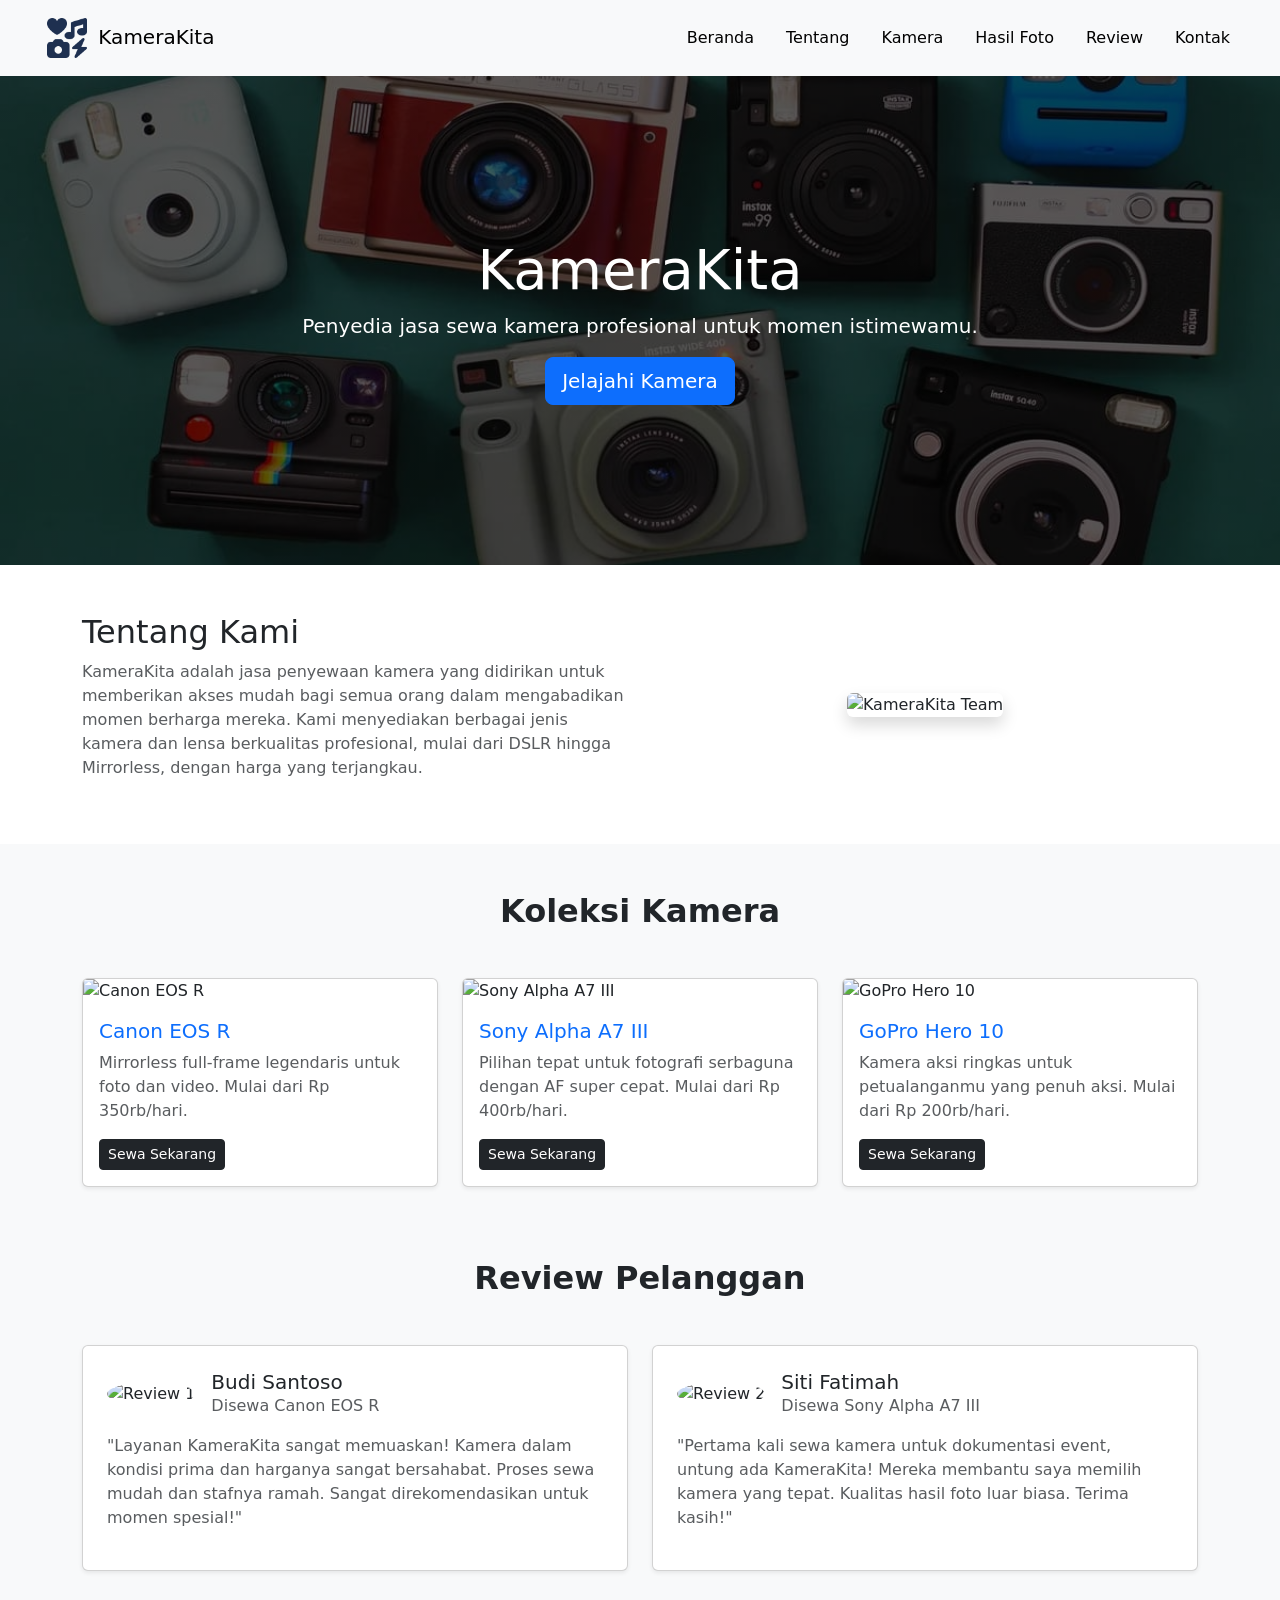
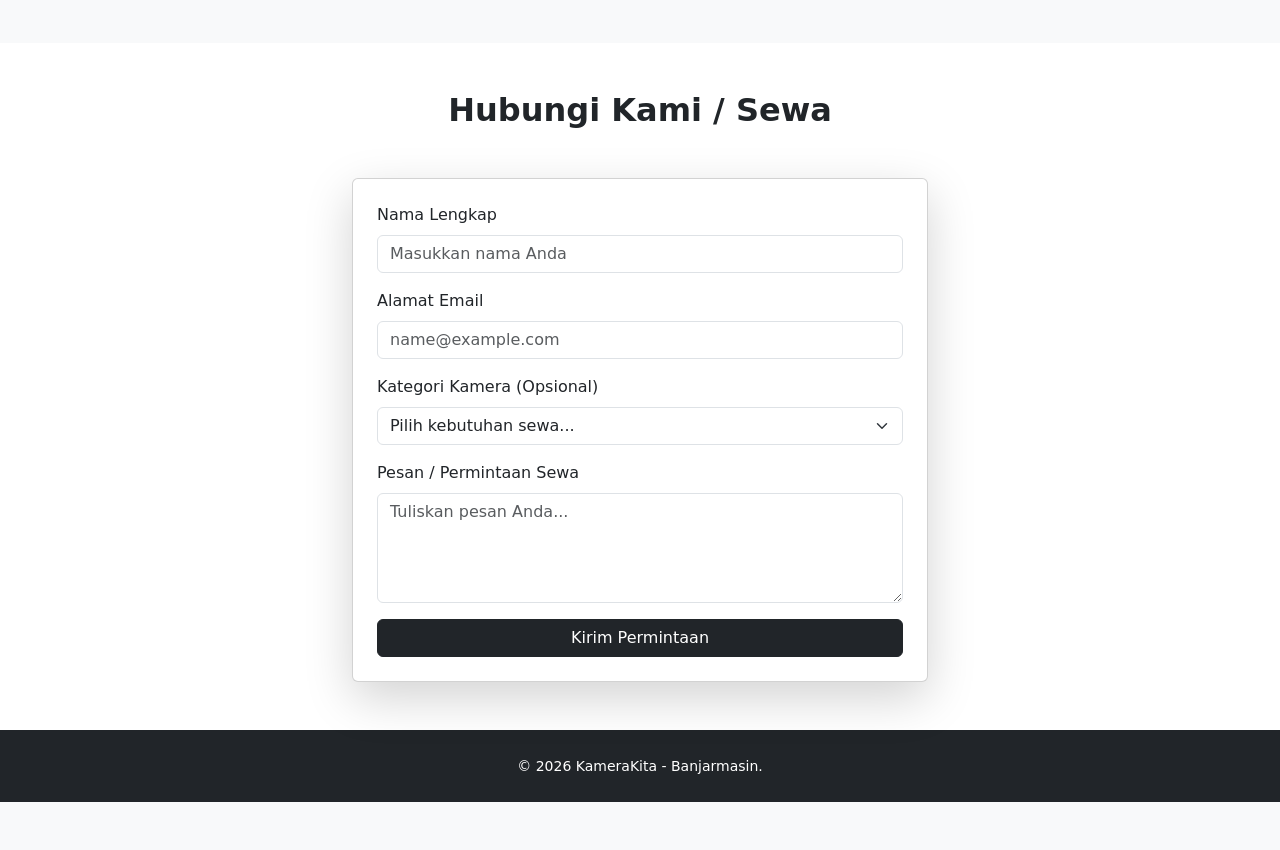
==== Tugas A/index.html @ 108c2dca "first commit" ====
<!DOCTYPE html>
<html lang="en">
<head>
    <meta charset="UTF-8">
    <meta name="viewport" content="width=device-width, initial-scale=1.0">
    <title>Document</title>
    <link href="https://cdn.jsdelivr.net/npm/bootstrap@5.3.8/dist/css/bootstrap.min.css" rel="stylesheet" integrity="sha384-sRIl4kxILFvY47J16cr9ZwB07vP4J8+LH7qKQnuqkuIAvNWLzeN8tE5YBujZqJLB" crossorigin="anonymous">
    <script src="https://cdn.jsdelivr.net/npm/bootstrap@5.3.8/dist/js/bootstrap.bundle.min.js" integrity="sha384-FKyoEForCGlyvwx9Hj09JcYn3nv7wiPVlz7YYwJrWVcXK/BmnVDxM+D2scQbITxI" crossorigin="anonymous"></script>
    <style>
        .hero-section {
            background: linear-gradient(rgba(0,0,0,0.65), rgba(0,0,0,0.65)),
            url("background-hero.jpg");
            background-size: cover;
            background-position: center;
            background-repeat: no-repeat;
            padding: 160px 0;
        }
    </style>
</head>
<body>

    <!-- NAVBAR -->
    <nav class="navbar bg-body-tertiary navbar-expand-lg">
    <div class="container-fluid">
    <a class="navbar-brand" href="#">
        <img src="cam.png" height="50px" style="padding-left: 30px;">      
        KameraKita
    </a>

    <!-- MENU -->
    <ul class="navbar-nav d-flex flex-row gap-3" style="padding-right: 30px;">
        <li class="nav-item">
            <a class="nav-link active" aria-current="page" href="#">Beranda</a>
        </li>

        <li class="nav-item">
            <a class="nav-link active" aria-current="page" href="#">Tentang</a>
        </li>

        <li class="nav-item">
            <a class="nav-link active" aria-current="page" href="#">Kamera</a>
        </li>
        <li class="nav-item">
            <a class="nav-link active" aria-current="page" href="#">Hasil Foto</a>
        </li>
        <li class="nav-item">
            <a class="nav-link active" aria-current="page" href="#">Review</a>
        </li>
        <li class="nav-item">
            <a class="nav-link active" aria-current="page" href="#">Kontak</a>
        </li>
    </ul>
  </div>
</nav>

    <!-- Beranda -->
     <header id="beranda" class="hero-section">
        <div class="container text-center text-white">
            <h1 class="display-4">KameraKita</h1>
            <p class="lead">Penyedia jasa sewa kamera profesional untuk momen istimewamu.</p>
            <a href="kamera" class="btn btn-primary btn-lg">Jelajahi Kamera</a>
        </div>
     </header>

     <!-- Profil -->
      <section id="profil" class="py-5 bg-white">
        <div class="container">
            <div class="row align-items-center [cite: 95]">
                <div class="col-md-6 mb-4 mb-md-0">
                    <h2 class="[cite: 74]">Tentang Kami</h2>
                    <p class="text-muted">KameraKita adalah jasa penyewaan kamera yang didirikan untuk memberikan akses mudah bagi semua orang dalam mengabadikan momen berharga mereka. Kami menyediakan berbagai jenis kamera dan lensa berkualitas profesional, mulai dari DSLR hingga Mirrorless, dengan harga yang terjangkau.</p>
                </div>
                <div class="col-md-6 text-center">
                    <img src="https://images.unsplash.com/photo-1542038784456-1ea8e935640e?q=80&w=600" class="img-fluid rounded shadow" alt="KameraKita Team">
                </div>
            </div>
        </div>
    </section>

    <!--Card Camera-->
    <section id="kamera" class="py-5 bg-light">
        <div class="container">
            <h2 class="text-center mb-5 fw-bold">Koleksi Kamera</h2>
            <div class="row g-4">
                <!-- Card 1 -->
                <div class="col-md-4 mb-4">
                    <div class="card h-100 shadow-sm [cite: 96]">
                        <img src="https://upload.wikimedia.org/wikipedia/commons/thumb/e/e4/Canon_EOS_R.jpg/250px-Canon_EOS_R.jpg" class="card-img-top camera-photo" alt="Canon EOS R">
                        <div class="card-body">
                            <h5 class="card-title text-primary">Canon EOS R</h5>
                            <p class="card-text text-muted">Mirrorless full-frame legendaris untuk foto dan video. Mulai dari Rp 350rb/hari.</p>
                            <a href="#kontak" class="btn btn-dark btn-sm ">Sewa Sekarang</a>
                        </div>
                    </div>
                </div>
                <!-- Card 2 -->
                <div class="col-md-4 mb-4">
                    <div class="card h-100 shadow-sm [cite: 96]">
                        <img src="https://jakartacamera.com/wp-content/uploads/2022/02/279b7887-3ea3-4900-9ab1-1a1dd11b5deb.jpg" class="card-img-top camera-photo" alt="Sony Alpha A7 III">
                        <div class="card-body">
                            <h5 class="card-title text-primary">Sony Alpha A7 III</h5>
                            <p class="card-text text-muted">Pilihan tepat untuk fotografi serbaguna dengan AF super cepat. Mulai dari Rp 400rb/hari.</p>
                            <a href="#kontak" class="btn btn-dark btn-sm">Sewa Sekarang</a>
                        </div>
                    </div>
                </div>
                <!-- Card 3 -->
                <div class="col-md-4 mb-4">
                    <div class="card h-100 shadow-sm [cite: 96]">
                        <img src="https://down-id.img.susercontent.com/file/id-11134201-7r98v-llazlrw4bb7o5f" class="card-img-top camera-photo" alt="GoPro Hero 10">
                        <div class="card-body">
                            <h5 class="card-title text-primary">GoPro Hero 10</h5>
                            <p class="card-text text-muted">Kamera aksi ringkas untuk petualanganmu yang penuh aksi. Mulai dari Rp 200rb/hari.</p>
                            <a href="#kontak" class="btn btn-dark btn-sm ">Sewa Sekarang</a>
                        </div>
                    </div>
                </div>
            </div>
        </div>

        <!-- Review Pelanggan -->
        <section id="review" class="py-5 bg-light">
        <div class="container">
            <h2 class="text-center mb-5 fw-bold [cite: 72]">Review Pelanggan</h2>
            <div class="row g-4">
                <div class="col-md-6 mb-4">
                    <div class="card review-card h-100 p-4 shadow-sm">
                        <div class="d-flex align-items-center mb-3">
                            <img src="https://i.pravatar.cc/100?u=a042581f4e29026704d" class="rounded-circle me-3" alt="Review 1">
                            <div>
                                <h5 class="mb-0">Budi Santoso</h5>
                                <p class="text-muted mb-0">Disewa Canon EOS R</p>
                            </div>
                        </div>
                        <p class="text-muted">"Layanan KameraKita sangat memuaskan! Kamera dalam kondisi prima dan harganya sangat bersahabat. Proses sewa mudah dan stafnya ramah. Sangat direkomendasikan untuk momen spesial!"</p>
                    </div>
                </div>
                <div class="col-md-6 mb-4">
                    <div class="card review-card h-100 p-4 shadow-sm [cite: 96]">
                        <div class="d-flex align-items-center mb-3">
                            <img src="https://i.pravatar.cc/100?u=a042581f4e29026704e" class="rounded-circle me-3" alt="Review 2">
                            <div>
                                <h5 class="mb-0">Siti Fatimah</h5>
                                <p class="text-muted mb-0">Disewa Sony Alpha A7 III</p>
                            </div>
                        </div>
                        <p class="text-muted">"Pertama kali sewa kamera untuk dokumentasi event, untung ada KameraKita! Mereka membantu saya memilih kamera yang tepat. Kualitas hasil foto luar biasa. Terima kasih!"</p>
                    </div>
                </div>
            </div>
        </div>
    </section>

    <!-- kontak  -->
     <section id="kontak" class="py-5 bg-white">
        <div class="container" style="max-width: 600px;">
            <h2 class="text-center mb-5 fw-bold">Hubungi Kami / Sewa</h2>
            <div class="card p-4 shadow-lg">
                <form id="formKontak">
                    <div class="mb-3">
                        <label for="nama" class="form-label">Nama Lengkap</label>
                        <input type="text" class="form-control" id="nama" required placeholder="Masukkan nama Anda">
                    </div>
                    <div class="mb-3">
                        <label for="email" class="form-label">Alamat Email</label>
                        <input type="email" class="form-control" id="email" required placeholder="name@example.com">
                    </div>
                    <div class="mb-3">
                        <label for="kategori" class="form-label">Kategori Kamera (Opsional)</label>
                        <select class="form-select" id="kategori">
                            <option value="" selected disabled>Pilih kebutuhan sewa...</option>
                            <option value="Sewa Kamera Mirrorless">Sewa Kamera Mirrorless</option>
                            <option value="Sewa Kamera DSLR">Sewa Kamera DSLR</option>
                            <option value="Permintaan Informasi">Permintaan Informasi</option>
                        </select>
                    </div>
                    <div class="mb-3">
                        <label for="pesan" class="form-label">Pesan / Permintaan Sewa</label>
                        <textarea class="form-control" id="pesan" rows="4" required placeholder="Tuliskan pesan Anda..."></textarea>
                    </div>
                    <button type="submit" class="btn btn-dark w-100 [cite: 98]">Kirim Permintaan</button>
                </form>
            </div>
        </div>
    </section>

    <!-- Footer -->
     <footer class="bg-dark text-white text-center py-4">
        <div class="container [cite: 72]">
            <small>&copy; 2026 KameraKita - Banjarmasin.</small>
        </div>
    </footer>

    <div class="modal fade" id="modalNotif" tabindex="-1" aria-hidden="true">
        <div class="modal-dialog">
            <div class="modal-content">
                <div class="modal-header">
                    <h5 class="modal-title text-success">Permintaan Sewa Terkirim!</h5>
                    <button type="button" class="btn-close" data-bs-dismiss="modal" aria-label="Close"></button>
                </div>
                <div class="modal-body [cite: 80]">
                    <p>Halo <strong id="namaTertera"></strong>, terima kasih!</p>
                    <p>Permintaan sewa untuk kategori <span class="badge bg-secondary" id="kategoriTerpilih"></span> telah berhasil divalidasi di sisi klien.</p>
                    <p class="text-muted">(Simulasi batasan tanpa backend, tanpa database UAS).</p>
                </div>
                <div class="modal-footer">
                    <button type="button" class="btn btn-secondary" data-bs-dismiss="modal">Tutup</button>
                </div>
            </div>
        </div>
    </div>

    <script src="https://cdn.jsdelivr.net/npm/bootstrap@5.3.2/dist/dist/js/bootstrap.bundle.min.js"></script>
    <script>
        $(document).ready(function() {
            $('#formKontak').on('submit', function(e) {
                e.preventDefault(); // Mencegah reload halaman
                
                // Mengambil nilai input
                let namaInput = $('#nama').val();
                let kategoriInput = $('#kategori').val();

                // Memasukkan data ke dalam modal simulasi
                $('#namaTertera').text(namaInput);
                $('#kategoriTerpilih').text(kategoriInput);

                // Menampilkan Bootstrap Modal
                let notifModal = new bootstrap.Modal(document.getElementById('modalNotif'));
                notifModal.show();

                // Reset form setelah submit
                $('#formKontak')[0].reset();
            });
        });
    </script>

</body>
</html>
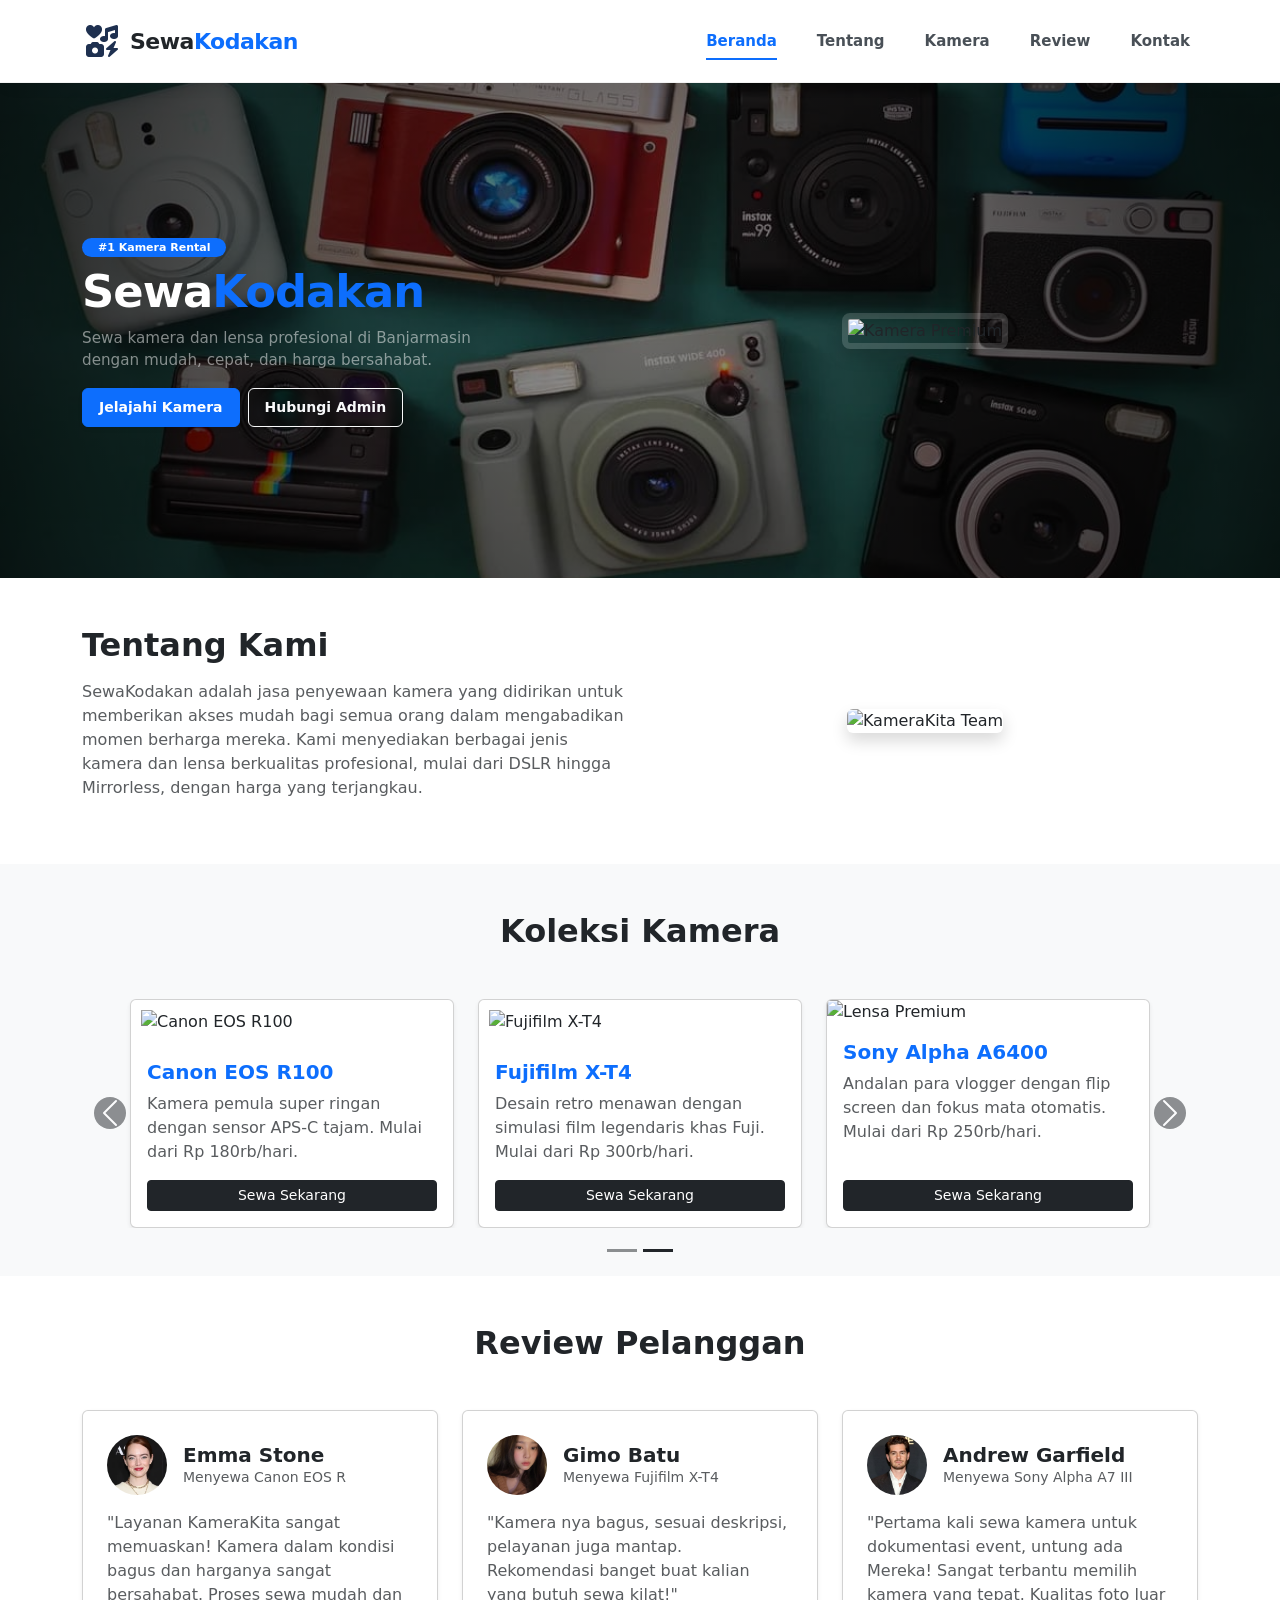
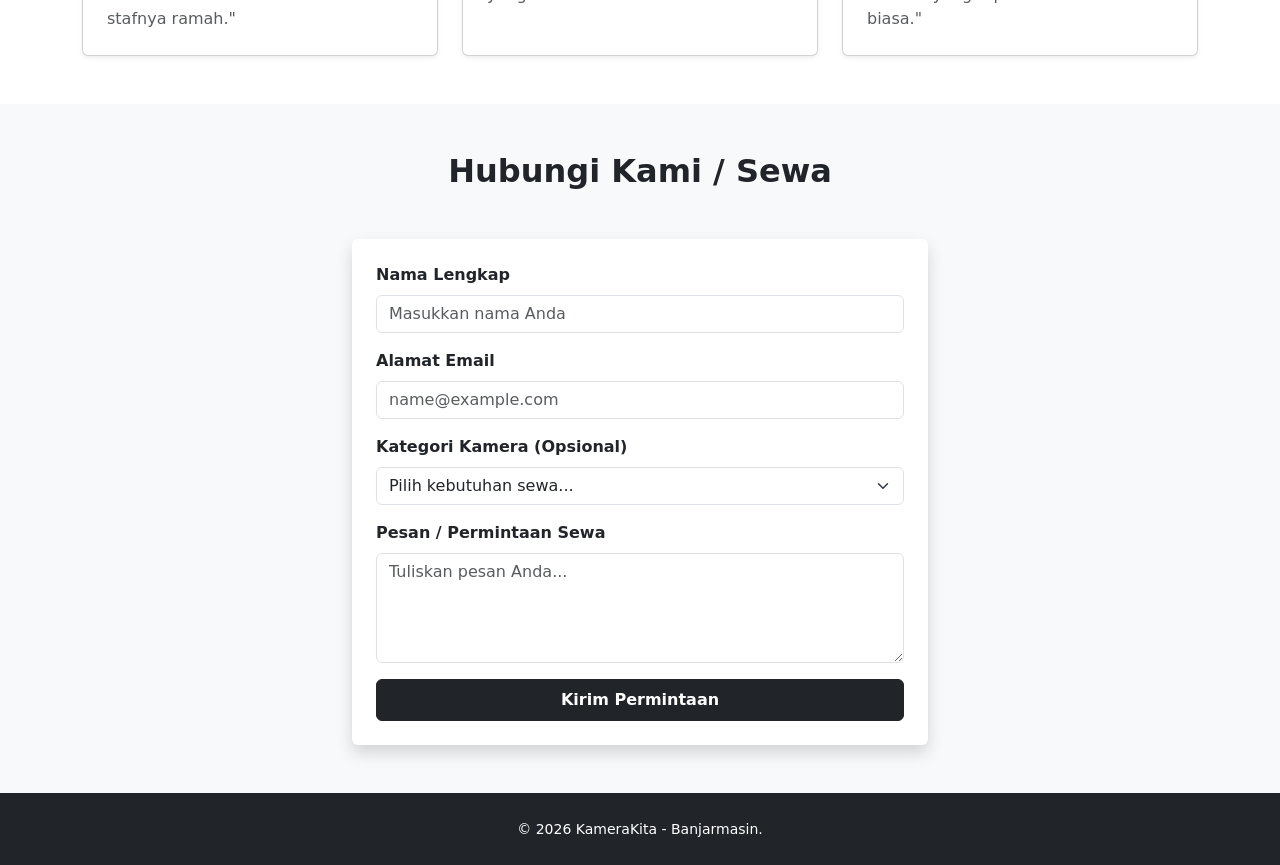
==== commit b04ce3e9: "update tugas A" ====
--- a/Tugas A/index.html
+++ b/Tugas A/index.html
@@ -1,74 +1,184 @@
 <!DOCTYPE html>
-<html lang="en">
+<html lang="id">
 <head>
     <meta charset="UTF-8">
     <meta name="viewport" content="width=device-width, initial-scale=1.0">
-    <title>Document</title>
-    <link href="https://cdn.jsdelivr.net/npm/bootstrap@5.3.8/dist/css/bootstrap.min.css" rel="stylesheet" integrity="sha384-sRIl4kxILFvY47J16cr9ZwB07vP4J8+LH7qKQnuqkuIAvNWLzeN8tE5YBujZqJLB" crossorigin="anonymous">
-    <script src="https://cdn.jsdelivr.net/npm/bootstrap@5.3.8/dist/js/bootstrap.bundle.min.js" integrity="sha384-FKyoEForCGlyvwx9Hj09JcYn3nv7wiPVlz7YYwJrWVcXK/BmnVDxM+D2scQbITxI" crossorigin="anonymous"></script>
+    <title>SewaKodakan - Penyewaan Kamera Banjarmasin</title>
+    <link href="https://cdn.jsdelivr.net/npm/bootstrap@5.3.3/dist/css/bootstrap.min.css" rel="stylesheet">
     <style>
+        body {
+            scroll-behavior: smooth; 
+        }
+        
+        .review-card img {
+            object-fit: cover;
+        }
+
+        .custom-navbar {
+            background-color: rgba(255, 255, 255, 0.85) !important;
+            backdrop-filter: blur(10px); 
+            -webkit-backdrop-filter: blur(10px);
+            border-bottom: 1px solid rgba(0, 0, 0, 0.05);
+            box-shadow: 0 4px 18px rgba(0, 0, 0, 0.03) !important;
+            transition: all 0.3s ease;
+        }
+
+        .nav-custom-link {
+            font-size: 15px;
+            font-weight: 600;
+            color: #495057 !important;
+            position: relative;
+            transition: color 0.2s ease;
+        }
+
+        .nav-custom-link:hover,
+        .nav-custom-link.active {
+            color: #0d6efd !important; 
+        }
+
+        .nav-custom-link::after {
+            content: '';
+            position: absolute;
+            width: 0;
+            height: 2px;
+            bottom: 0;
+            left: 8px;
+            background-color: #0d6efd;
+            transition: width 0.25s ease;
+        }
+
+        .nav-custom-link:hover::after,
+        .nav-custom-link.active::after {
+            width: calc(100% - 16px);
+        }
+
+        .logo-brand {
+            font-size: 22px;
+            letter-spacing: -0.5px;
+            transition: transform 0.2s ease;
+        }
+        .logo-brand:hover {
+            transform: scale(1.02);
+        }
+
         .hero-section {
-            background: linear-gradient(rgba(0,0,0,0.65), rgba(0,0,0,0.65)),
-            url("background-hero.jpg");
+            position: relative;
+            background: radial-gradient(circle at center, rgba(0,0,0,0.4) 0%, rgba(0,0,0,0.85) 100%),
+                        url("background-hero.jpg");
             background-size: cover;
             background-position: center;
             background-repeat: no-repeat;
-            padding: 160px 0;
+            min-height: 55vh; 
+            padding: 70px 0; 
+            overflow: hidden;
+        }
+
+        .custom-badge {
+            font-size: 11px;
+        }
+
+        .hero-title {
+            font-size: 2.8rem !important; 
+            letter-spacing: -1px;
+        }
+
+        .hero-desc {
+            font-size: 0.95rem; 
+            line-height: 1.5;
+            max-width: 450px;
+        }
+
+        .btn-cta, .btn-secondary-cta {
+            font-size: 14px;
+            transition: all 0.2s ease;
+        }
+        .btn-cta:hover {
+            transform: translateY(-3px);
+            box-shadow: 0 8px 20px rgba(13, 110, 253, 0.4) !important;
+        }
+        .btn-secondary-cta {
+            backdrop-filter: blur(5px);
+            transition: all 0.2s ease;
+        }
+        .btn-secondary-cta:hover {
+            background-color: rgba(255, 255, 255, 0.15);
+            transform: translateY(-3px);
+        }
+
+        .hero-image-wrapper {
+            position: relative;
+            display: inline-block;
+            padding: 10px;
+        }
+
+        .hero-img {
+            max-height: 220px; 
+            width: auto;
+            border: 6px solid rgba(255, 255, 255, 0.15);
+            transition: transform 0.3s ease;
+        }
+        .hero-img:hover {
+            transform: scale(1.01) rotate(1deg);
         }
     </style>
 </head>
 <body>
 
-    <!-- NAVBAR -->
-    <nav class="navbar bg-body-tertiary navbar-expand-lg">
-    <div class="container-fluid">
-    <a class="navbar-brand" href="#">
-        <img src="cam.png" height="50px" style="padding-left: 30px;">      
-        KameraKita
-    </a>
-
-    <!-- MENU -->
-    <ul class="navbar-nav d-flex flex-row gap-3" style="padding-right: 30px;">
-        <li class="nav-item">
-            <a class="nav-link active" aria-current="page" href="#">Beranda</a>
-        </li>
-
-        <li class="nav-item">
-            <a class="nav-link active" aria-current="page" href="#">Tentang</a>
-        </li>
-
-        <li class="nav-item">
-            <a class="nav-link active" aria-current="page" href="#">Kamera</a>
-        </li>
-        <li class="nav-item">
-            <a class="nav-link active" aria-current="page" href="#">Hasil Foto</a>
-        </li>
-        <li class="nav-item">
-            <a class="nav-link active" aria-current="page" href="#">Review</a>
-        </li>
-        <li class="nav-item">
-            <a class="nav-link active" aria-current="page" href="#">Kontak</a>
-        </li>
-    </ul>
-  </div>
-</nav>
-
-    <!-- Beranda -->
-     <header id="beranda" class="hero-section">
-        <div class="container text-center text-white">
-            <h1 class="display-4">KameraKita</h1>
-            <p class="lead">Penyedia jasa sewa kamera profesional untuk momen istimewamu.</p>
-            <a href="kamera" class="btn btn-primary btn-lg">Jelajahi Kamera</a>
-        </div>
-     </header>
-
-     <!-- Profil -->
-      <section id="profil" class="py-5 bg-white">
+    <nav class="navbar navbar-expand-lg sticky-top custom-navbar py-3">
+        <div class="container"> 
+            <a class="navbar-brand fw-bold d-flex align-items-center logo-brand" href="#">
+                <img src="cam.png" height="40px" class="me-2" alt="Logo">      
+                <span class="text-dark">Sewa<span class="text-primary">Kodakan</span></span>
+            </a>
+
+            <ul class="navbar-nav d-flex flex-row gap-2 gap-md-4 ms-auto align-items-center m-0">
+                <li class="nav-item"><a class="nav-link nav-custom-link px-2" href="#beranda">Beranda</a></li>
+                <li class="nav-item"><a class="nav-link nav-custom-link px-2" href="#profil">Tentang</a></li>
+                <li class="nav-item"><a class="nav-link nav-custom-link px-2" href="#kamera">Kamera</a></li>
+                <li class="nav-item"><a class="nav-link nav-custom-link px-2" href="#review">Review</a></li>
+                <li class="nav-item"><a class="nav-link nav-custom-link px-2" href="#kontak">Kontak</a></li>
+            </ul>
+        </div>
+    </nav>
+
+    <header id="beranda" class="hero-section d-flex align-items-center">
         <div class="container">
-            <div class="row align-items-center [cite: 95]">
+            <div class="row align-items-center g-4">
+                
+                <div class="col-lg-6 text-center text-lg-start">
+                    <span class="badge bg-primary px-3 py-1.5 rounded-pill mb-2 custom-badge">#1 Kamera Rental</span>
+                    <h1 class="display-4 fw-bold text-white mb-2 hero-title">
+                        Sewa<span class="text-primary">Kodakan</span>
+                    </h1>
+                    <p class="text-white-50 mb-3 hero-desc">
+                        Sewa kamera dan lensa profesional di Banjarmasin dengan mudah, cepat, dan harga bersahabat.
+                    </p>
+                    <div class="d-flex flex-row justify-content-center justify-content-lg-start gap-2">
+                        <a href="#kamera" class="btn btn-primary btn-md px-3 py-2 fw-bold shadow-sm btn-cta">
+                            Jelajahi Kamera
+                        </a>
+                        <a href="#kontak" class="btn btn-outline-light btn-md px-3 py-2 fw-bold btn-secondary-cta">
+                            Hubungi Admin
+                    </a>
+                    </div>
+                </div>
+
+                <div class="col-lg-6 d-none d-lg-block text-center">
+                    <div class="hero-image-wrapper">
+                        <img src="https://images.unsplash.com/photo-1516035069371-29a1b244cc32?q=80&w=400" class="img-fluid rounded-3 shadow hero-img" alt="Kamera Premium">
+                    </div>
+                </div>
+
+            </div>
+        </div>
+    </header>
+
+    <section id="profil" class="py-5 bg-white">
+        <div class="container">
+            <div class="row align-items-center">
                 <div class="col-md-6 mb-4 mb-md-0">
-                    <h2 class="[cite: 74]">Tentang Kami</h2>
-                    <p class="text-muted">KameraKita adalah jasa penyewaan kamera yang didirikan untuk memberikan akses mudah bagi semua orang dalam mengabadikan momen berharga mereka. Kami menyediakan berbagai jenis kamera dan lensa berkualitas profesional, mulai dari DSLR hingga Mirrorless, dengan harga yang terjangkau.</p>
+                    <h2 class="fw-bold mb-3">Tentang Kami</h2>
+                    <p class="text-muted">SewaKodakan adalah jasa penyewaan kamera yang didirikan untuk memberikan akses mudah bagi semua orang dalam mengabadikan momen berharga mereka. Kami menyediakan berbagai jenis kamera dan lensa berkualitas profesional, mulai dari DSLR hingga Mirrorless, dengan harga yang terjangkau.</p>
                 </div>
                 <div class="col-md-6 text-center">
                     <img src="https://images.unsplash.com/photo-1542038784456-1ea8e935640e?q=80&w=600" class="img-fluid rounded shadow" alt="KameraKita Team">
@@ -77,162 +187,251 @@
         </div>
     </section>
 
-    <!--Card Camera-->
     <section id="kamera" class="py-5 bg-light">
         <div class="container">
             <h2 class="text-center mb-5 fw-bold">Koleksi Kamera</h2>
+            
+            <div id="cameraCarousel" class="carousel slide" data-bs-ride="carousel" data-bs-interval="false">
+                
+                <div class="carousel-indicators" style="bottom: -50px;">
+                    <button type="button" data-bs-target="#cameraCarousel" data-bs-slide-to="0" class="active bg-dark" aria-current="true" aria-label="Slide 1"></button>
+                    <button type="button" data-bs-target="#cameraCarousel" data-bs-slide-to="1" class="bg-dark" aria-label="Slide 2"></button>
+                </div>
+
+                <div class="carousel-inner">
+                    
+                    <div class="carousel-item active">
+                        <div class="row g-4 px-5"> 
+                            <div class="col-md-4">
+                                <div class="card h-100 shadow-sm">
+                                    <img src="https://upload.wikimedia.org/wikipedia/commons/thumb/e/e4/Canon_EOS_R.jpg/250px-Canon_EOS_R.jpg" class="card-img-top camera-photo" alt="Canon EOS R">
+                                    <div class="card-body d-flex flex-column">
+                                        <h5 class="card-title fw-bold text-primary">Canon EOS R</h5>
+                                        <p class="card-text text-muted">Mirrorless full-frame legendaris untuk foto dan video. Mulai dari Rp 350rb/hari.</p>
+                                        <a href="#kontak" class="btn btn-dark btn-sm mt-auto w-100">Sewa Sekarang</a>
+                                    </div>
+                                </div>
+                            </div>
+                            <div class="col-md-4">
+                                <div class="card h-100 shadow-sm">
+                                    <img src="https://jakartacamera.com/wp-content/uploads/2022/02/279b7887-3ea3-4900-9ab1-1a1dd11b5deb.jpg" class="card-img-top camera-photo" alt="Sony Alpha A7 III">
+                                    <div class="card-body d-flex flex-column">
+                                        <h5 class="card-title fw-bold text-primary">Sony Alpha A7 III</h5>
+                                        <p class="card-text text-muted">Pilihan tepat untuk fotografi serbaguna dengan AF super cepat. Mulai dari Rp 400rb/hari.</p>
+                                        <a href="#kontak" class="btn btn-dark btn-sm mt-auto w-100">Sewa Sekarang</a>
+                                    </div>
+                                </div>
+                            </div>
+                            <div class="col-md-4">
+                                <div class="card h-100 shadow-sm">
+                                    <img src="https://down-id.img.susercontent.com/file/id-11134201-7r98v-llazlrw4bb7o5f" class="card-img-top camera-photo" alt="GoPro Hero 10">
+                                    <div class="card-body d-flex flex-column">
+                                        <h5 class="card-title fw-bold text-primary">GoPro Hero 10</h5>
+                                        <p class="card-text text-muted">Kamera aksi ringkas untuk petualanganmu yang penuh aksi. Mulai dari Rp 200rb/hari.</p>
+                                        <a href="#kontak" class="btn btn-dark btn-sm mt-auto w-100">Sewa Sekarang</a>
+                                    </div>
+                                </div>
+                            </div>
+                        </div>
+                    </div>
+
+                    <div class="carousel-item">
+                        <div class="row g-4 px-5">
+                            <div class="col-md-4">
+                                <div class="card h-100 shadow-sm">
+                                    <img src="https://sumberbahagia.co.id/wp-content/uploads/2024/03/EOSR100BlackRF-S18-45mm.png" class="card-img-top camera-photo" alt="Canon EOS R100" style="max-height: 230px; object-fit: contain; padding: 10px;">
+                                    <div class="card-body d-flex flex-column">
+                                        <h5 class="card-title fw-bold text-primary">Canon EOS R100</h5>
+                                        <p class="card-text text-muted">Kamera pemula super ringan dengan sensor APS-C tajam. Mulai dari Rp 180rb/hari.</p>
+                                        <a href="#kontak" class="btn btn-dark btn-sm mt-auto w-100">Sewa Sekarang</a>
+                                    </div>
+                                </div>
+                            </div>
+                            <div class="col-md-4">
+                                <div class="card h-100 shadow-sm">
+                                    <img src="https://m.media-amazon.com/images/I/81gMPeyvcKL._AC_UF894,1000_QL80_.jpg" class="card-img-top camera-photo" alt="Fujifilm X-T4" style="max-height: 230px; object-fit: contain; padding: 10px;">
+                                    <div class="card-body d-flex flex-column">
+                                        <h5 class="card-title fw-bold text-primary">Fujifilm X-T4</h5>
+                                        <p class="card-text text-muted">Desain retro menawan dengan simulasi film legendaris khas Fuji. Mulai dari Rp 300rb/hari.</p>
+                                        <a href="#kontak" class="btn btn-dark btn-sm mt-auto w-100">Sewa Sekarang</a>
+                                    </div>
+                                </div>
+                            </div>
+                            <div class="col-md-4">
+                                <div class="card h-100 shadow-sm">
+                                    <img src="https://images.unsplash.com/photo-1516035069371-29a1b244cc32?q=80&w=400" class="card-img-top camera-photo" alt="Lensa Premium" style="max-height: 230px; object-fit: cover;">
+                                    <div class="card-body d-flex flex-column">
+                                        <h5 class="card-title fw-bold text-primary">Sony Alpha A6400</h5>
+                                        <p class="card-text text-muted">Andalan para vlogger dengan flip screen dan fokus mata otomatis. Mulai dari Rp 250rb/hari.</p>
+                                        <a href="#kontak" class="btn btn-dark btn-sm mt-auto w-100">Sewa Sekarang</a>
+                                    </div>
+                                </div>
+                            </div>
+                        </div>
+                    </div>
+
+                </div>
+
+                <button class="carousel-control-prev" type="button" data-bs-target="#cameraCarousel" data-bs-slide="prev" style="width: 5%;">
+                    <span class="carousel-control-prev-icon bg-dark rounded-circle p-3" aria-hidden="true"></span>
+                    <span class="visually-hidden">Previous</span>
+                </button>
+                <button class="carousel-control-next" type="button" data-bs-target="#cameraCarousel" data-bs-slide="next" style="width: 5%;">
+                    <span class="carousel-control-next-icon bg-dark rounded-circle p-3" aria-hidden="true"></span>
+                    <span class="visually-hidden">Next</span>
+                </button>
+
+            </div>
+        </div>
+    </section>
+    
+    <section id="review" class="py-5 bg-white">
+        <div class="container">
+            <h2 class="text-center mb-5 fw-bold">Review Pelanggan</h2>
             <div class="row g-4">
-                <!-- Card 1 -->
-                <div class="col-md-4 mb-4">
-                    <div class="card h-100 shadow-sm [cite: 96]">
-                        <img src="https://upload.wikimedia.org/wikipedia/commons/thumb/e/e4/Canon_EOS_R.jpg/250px-Canon_EOS_R.jpg" class="card-img-top camera-photo" alt="Canon EOS R">
-                        <div class="card-body">
-                            <h5 class="card-title text-primary">Canon EOS R</h5>
-                            <p class="card-text text-muted">Mirrorless full-frame legendaris untuk foto dan video. Mulai dari Rp 350rb/hari.</p>
-                            <a href="#kontak" class="btn btn-dark btn-sm ">Sewa Sekarang</a>
-                        </div>
-                    </div>
-                </div>
-                <!-- Card 2 -->
-                <div class="col-md-4 mb-4">
-                    <div class="card h-100 shadow-sm [cite: 96]">
-                        <img src="https://jakartacamera.com/wp-content/uploads/2022/02/279b7887-3ea3-4900-9ab1-1a1dd11b5deb.jpg" class="card-img-top camera-photo" alt="Sony Alpha A7 III">
-                        <div class="card-body">
-                            <h5 class="card-title text-primary">Sony Alpha A7 III</h5>
-                            <p class="card-text text-muted">Pilihan tepat untuk fotografi serbaguna dengan AF super cepat. Mulai dari Rp 400rb/hari.</p>
-                            <a href="#kontak" class="btn btn-dark btn-sm">Sewa Sekarang</a>
-                        </div>
-                    </div>
-                </div>
-                <!-- Card 3 -->
-                <div class="col-md-4 mb-4">
-                    <div class="card h-100 shadow-sm [cite: 96]">
-                        <img src="https://down-id.img.susercontent.com/file/id-11134201-7r98v-llazlrw4bb7o5f" class="card-img-top camera-photo" alt="GoPro Hero 10">
-                        <div class="card-body">
-                            <h5 class="card-title text-primary">GoPro Hero 10</h5>
-                            <p class="card-text text-muted">Kamera aksi ringkas untuk petualanganmu yang penuh aksi. Mulai dari Rp 200rb/hari.</p>
-                            <a href="#kontak" class="btn btn-dark btn-sm ">Sewa Sekarang</a>
-                        </div>
-                    </div>
-                </div>
-            </div>
-        </div>
-
-        <!-- Review Pelanggan -->
-        <section id="review" class="py-5 bg-light">
-        <div class="container">
-            <h2 class="text-center mb-5 fw-bold [cite: 72]">Review Pelanggan</h2>
-            <div class="row g-4">
-                <div class="col-md-6 mb-4">
+                <div class="col-md-4">
                     <div class="card review-card h-100 p-4 shadow-sm">
                         <div class="d-flex align-items-center mb-3">
-                            <img src="https://i.pravatar.cc/100?u=a042581f4e29026704d" class="rounded-circle me-3" alt="Review 1">
+                            <img src="emma.webp" class="rounded-circle me-3" alt="Review 1" height="60" width="60">
                             <div>
-                                <h5 class="mb-0">Budi Santoso</h5>
-                                <p class="text-muted mb-0">Disewa Canon EOS R</p>
+                                <h5 class="mb-0 fw-bold">Emma Stone</h5>
+                                <p class="text-muted small mb-0">Menyewa Canon EOS R</p>
                             </div>
                         </div>
-                        <p class="text-muted">"Layanan KameraKita sangat memuaskan! Kamera dalam kondisi prima dan harganya sangat bersahabat. Proses sewa mudah dan stafnya ramah. Sangat direkomendasikan untuk momen spesial!"</p>
-                    </div>
-                </div>
-                <div class="col-md-6 mb-4">
-                    <div class="card review-card h-100 p-4 shadow-sm [cite: 96]">
+                        <p class="text-muted m-0">"Layanan KameraKita sangat memuaskan! Kamera dalam kondisi bagus dan harganya sangat bersahabat. Proses sewa mudah dan stafnya ramah."</p>
+                    </div>
+                </div>
+                <div class="col-md-4">
+                    <div class="card review-card h-100 p-4 shadow-sm">
                         <div class="d-flex align-items-center mb-3">
-                            <img src="https://i.pravatar.cc/100?u=a042581f4e29026704e" class="rounded-circle me-3" alt="Review 2">
+                            <img src="gimo.webp" class="rounded-circle me-3" alt="Review 3" height="60" width="60">
                             <div>
-                                <h5 class="mb-0">Siti Fatimah</h5>
-                                <p class="text-muted mb-0">Disewa Sony Alpha A7 III</p>
+                                <h5 class="mb-0 fw-bold">Gimo Batu</h5>
+                                <p class="text-muted small mb-0">Menyewa Fujifilm X-T4</p>
                             </div>
                         </div>
-                        <p class="text-muted">"Pertama kali sewa kamera untuk dokumentasi event, untung ada KameraKita! Mereka membantu saya memilih kamera yang tepat. Kualitas hasil foto luar biasa. Terima kasih!"</p>
+                        <p class="text-muted m-0">"Kamera nya bagus, sesuai deskripsi, pelayanan juga mantap. Rekomendasi banget buat kalian yang butuh sewa kilat!"</p>
+                    </div>
+                </div>
+                <div class="col-md-4">
+                    <div class="card review-card h-100 p-4 shadow-sm">
+                        <div class="d-flex align-items-center mb-3">
+                            <img src="andrew.webp" class="rounded-circle me-3" alt="Review 2" height="60" width="60">
+                            <div>
+                                <h5 class="mb-0 fw-bold">Andrew Garfield</h5>
+                                <p class="text-muted small mb-0">Menyewa Sony Alpha A7 III</p>
+                            </div>
+                        </div>
+                        <p class="text-muted m-0">"Pertama kali sewa kamera untuk dokumentasi event, untung ada Mereka! Sangat terbantu memilih kamera yang tepat. Kualitas foto luar biasa."</p>
                     </div>
                 </div>
             </div>
         </div>
     </section>
 
-    <!-- kontak  -->
-     <section id="kontak" class="py-5 bg-white">
+    <section id="kontak" class="py-5 bg-light">
         <div class="container" style="max-width: 600px;">
             <h2 class="text-center mb-5 fw-bold">Hubungi Kami / Sewa</h2>
-            <div class="card p-4 shadow-lg">
+            <div class="card p-4 shadow border-0">
                 <form id="formKontak">
                     <div class="mb-3">
-                        <label for="nama" class="form-label">Nama Lengkap</label>
+                        <label for="nama" class="form-label fw-bold">Nama Lengkap</label>
                         <input type="text" class="form-control" id="nama" required placeholder="Masukkan nama Anda">
                     </div>
                     <div class="mb-3">
-                        <label for="email" class="form-label">Alamat Email</label>
+                        <label for="email" class="form-label fw-bold">Alamat Email</label>
                         <input type="email" class="form-control" id="email" required placeholder="name@example.com">
                     </div>
                     <div class="mb-3">
-                        <label for="kategori" class="form-label">Kategori Kamera (Opsional)</label>
+                        <label for="kategori" class="form-label fw-bold">Kategori Kamera (Opsional)</label>
                         <select class="form-select" id="kategori">
-                            <option value="" selected disabled>Pilih kebutuhan sewa...</option>
+                            <option value="Informasi Umum" selected>Pilih kebutuhan sewa...</option>
                             <option value="Sewa Kamera Mirrorless">Sewa Kamera Mirrorless</option>
                             <option value="Sewa Kamera DSLR">Sewa Kamera DSLR</option>
-                            <option value="Permintaan Informasi">Permintaan Informasi</option>
+                            <option value="Permintaan Informasi">Permintaan Informasi Kamera Yang Tersedia</option>
                         </select>
                     </div>
                     <div class="mb-3">
-                        <label for="pesan" class="form-label">Pesan / Permintaan Sewa</label>
+                        <label for="pesan" class="form-label fw-bold">Pesan / Permintaan Sewa</label>
                         <textarea class="form-control" id="pesan" rows="4" required placeholder="Tuliskan pesan Anda..."></textarea>
                     </div>
-                    <button type="submit" class="btn btn-dark w-100 [cite: 98]">Kirim Permintaan</button>
+                    <button type="submit" class="btn btn-dark w-100 fw-bold py-2">Kirim Permintaan</button>
                 </form>
             </div>
         </div>
     </section>
 
-    <!-- Footer -->
-     <footer class="bg-dark text-white text-center py-4">
-        <div class="container [cite: 72]">
-            <small>&copy; 2026 KameraKita - Banjarmasin.</small>
+    <footer class="bg-dark text-secondary text-center py-4">
+        <div class="container">
+            <small class="text-white">&copy; 2026 KameraKita - Banjarmasin.</small>
         </div>
     </footer>
 
     <div class="modal fade" id="modalNotif" tabindex="-1" aria-hidden="true">
-        <div class="modal-dialog">
+        <div class="modal-dialog modal-dialog-centered">
             <div class="modal-content">
-                <div class="modal-header">
-                    <h5 class="modal-title text-success">Permintaan Sewa Terkirim!</h5>
+                <div class="modal-header border-0">
+                    <h5 class="modal-title text-success fw-bold">Permintaan Sewa Terkirim!</h5>
                     <button type="button" class="btn-close" data-bs-dismiss="modal" aria-label="Close"></button>
                 </div>
-                <div class="modal-body [cite: 80]">
-                    <p>Halo <strong id="namaTertera"></strong>, terima kasih!</p>
-                    <p>Permintaan sewa untuk kategori <span class="badge bg-secondary" id="kategoriTerpilih"></span> telah berhasil divalidasi di sisi klien.</p>
-                    <p class="text-muted">(Simulasi batasan tanpa backend, tanpa database UAS).</p>
-                </div>
-                <div class="modal-footer">
-                    <button type="button" class="btn btn-secondary" data-bs-dismiss="modal">Tutup</button>
+                <div class="modal-body">
+                    <p>Halo <strong id="namaTertera" class="text-primary"></strong>, terima kasih!</p>
+                    <p>Permintaan sewa/informasi untuk kategori <span class="badge bg-success" id="kategoriTerpilih"></span> telah berhasil dikirim.</p>
+                </div>
+                <div class="modal-footer border-0">
+                    <button type="button" class="btn btn-secondary btn-sm" data-bs-dismiss="modal">Tutup</button>
                 </div>
             </div>
         </div>
     </div>
 
-    <script src="https://cdn.jsdelivr.net/npm/bootstrap@5.3.2/dist/dist/js/bootstrap.bundle.min.js"></script>
+    <script src="https://code.jquery.com/jquery-3.7.1.min.js"></script>
+    <script src="https://cdn.jsdelivr.net/npm/bootstrap@5.3.3/dist/js/bootstrap.bundle.min.js"></script>
+
     <script>
         $(document).ready(function() {
+            
+            $('#cameraCarousel').carousel({
+                interval: false, 
+                ride: false       
+            });
+
+            let notifModal = new bootstrap.Modal(document.getElementById('modalNotif'));
+
             $('#formKontak').on('submit', function(e) {
-                e.preventDefault(); // Mencegah reload halaman
+                e.preventDefault(); 
                 
-                // Mengambil nilai input
                 let namaInput = $('#nama').val();
                 let kategoriInput = $('#kategori').val();
 
-                // Memasukkan data ke dalam modal simulasi
                 $('#namaTertera').text(namaInput);
                 $('#kategoriTerpilih').text(kategoriInput);
 
-                // Menampilkan Bootstrap Modal
-                let notifModal = new bootstrap.Modal(document.getElementById('modalNotif'));
                 notifModal.show();
-
-                // Reset form setelah submit
                 $('#formKontak')[0].reset();
             });
+
+            $(window).on('scroll', function() {
+                let scrollPosition = $(this).scrollTop() + 200; 
+
+                $('section, header').each(function() {
+                    let top = $(this).offset().top;
+                    let bottom = top + $(this).outerHeight();
+                    let id = $(this).attr('id');
+
+                    if (scrollPosition >= top && scrollPosition <= bottom) {
+                        $('.navbar-nav .nav-link').removeClass('active');
+                        $('.navbar-nav').find(`[href="#${id}"]`).addClass('active');
+                    }
+                });
+            });
+
+            $('#modalNotif').on('hidden.bs.modal', function () {
+                $('.modal-backdrop').remove(); 
+                $('body').removeClass('modal-open').css('overflow', ''); 
+            });
+
         });
     </script>
-
 </body>
 </html>
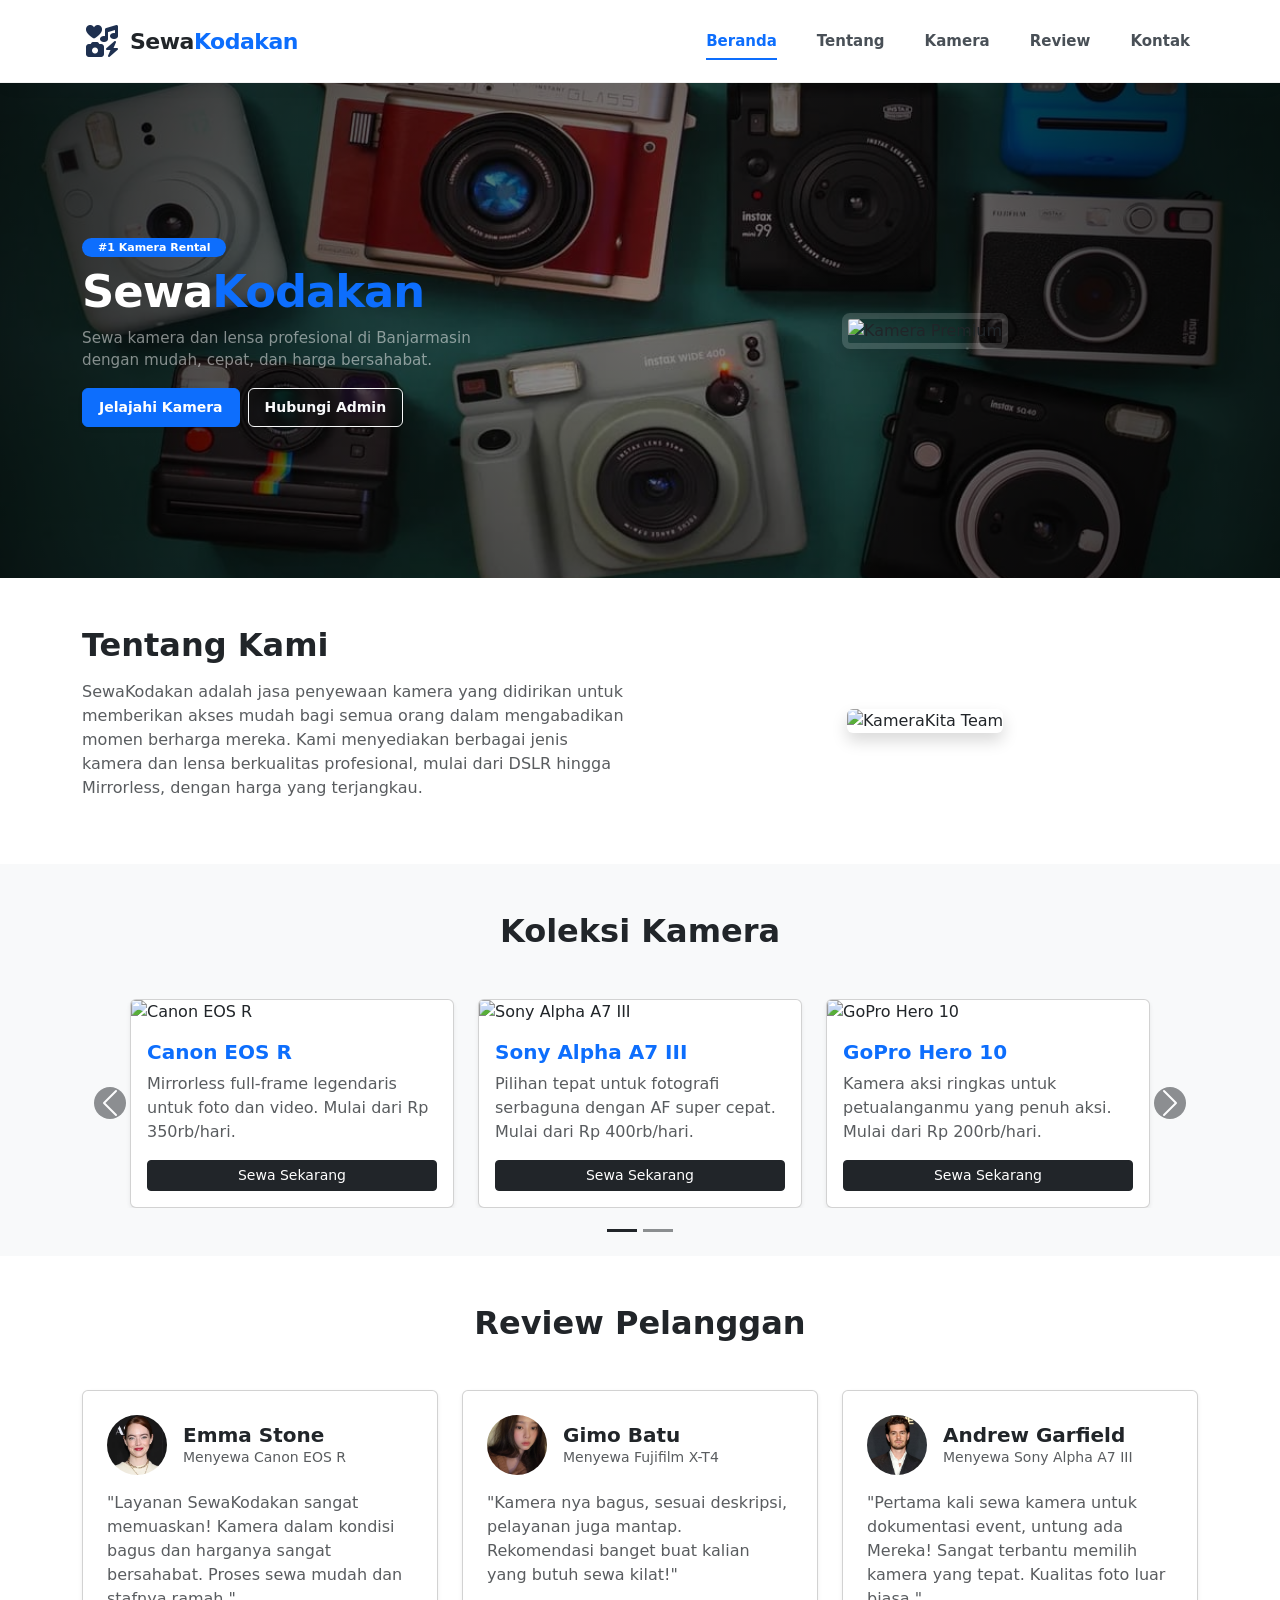
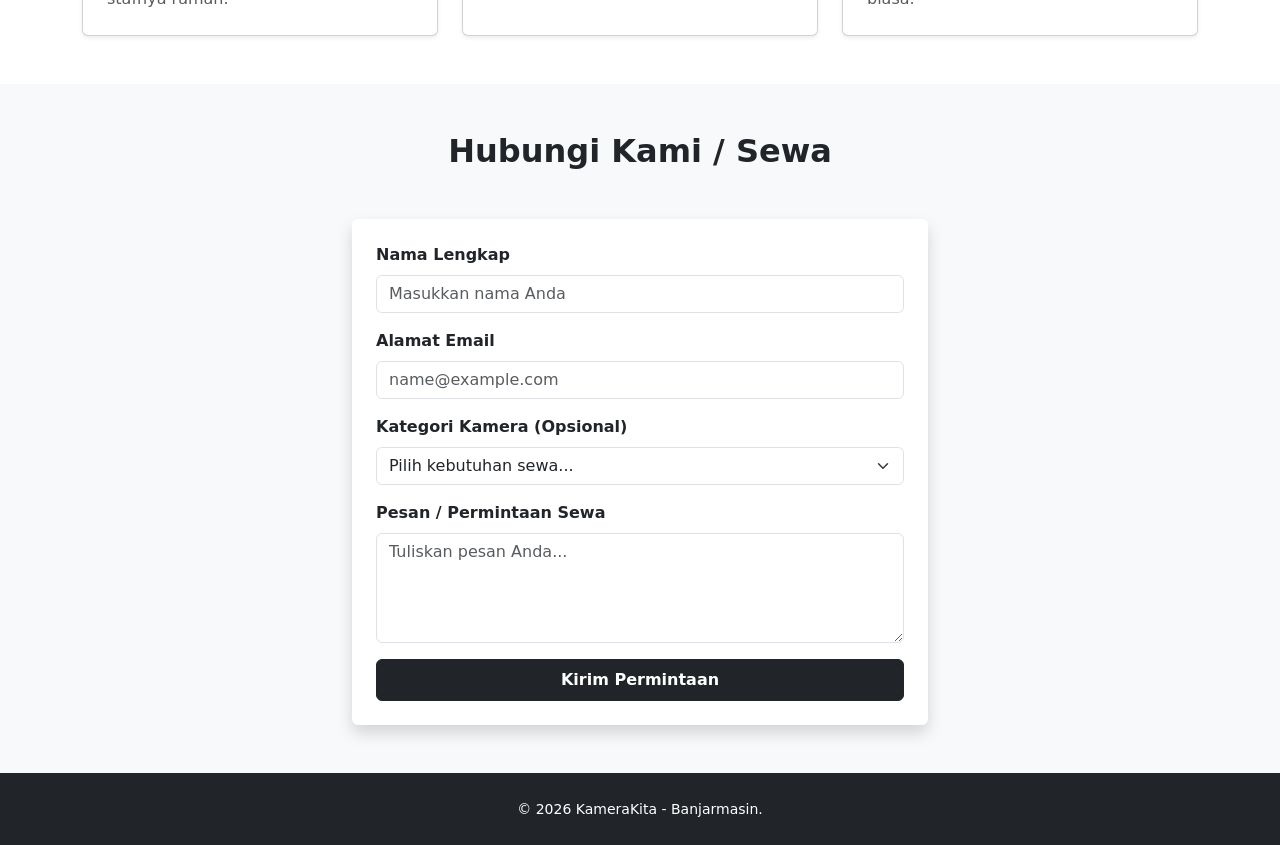
==== commit 626fe650: "perbaiki kode" ====
--- a/Tugas A/index.html
+++ b/Tugas A/index.html
@@ -298,7 +298,7 @@
                                 <p class="text-muted small mb-0">Menyewa Canon EOS R</p>
                             </div>
                         </div>
-                        <p class="text-muted m-0">"Layanan KameraKita sangat memuaskan! Kamera dalam kondisi bagus dan harganya sangat bersahabat. Proses sewa mudah dan stafnya ramah."</p>
+                        <p class="text-muted m-0">"Layanan SewaKodakan sangat memuaskan! Kamera dalam kondisi bagus dan harganya sangat bersahabat. Proses sewa mudah dan stafnya ramah."</p>
                     </div>
                 </div>
                 <div class="col-md-4">
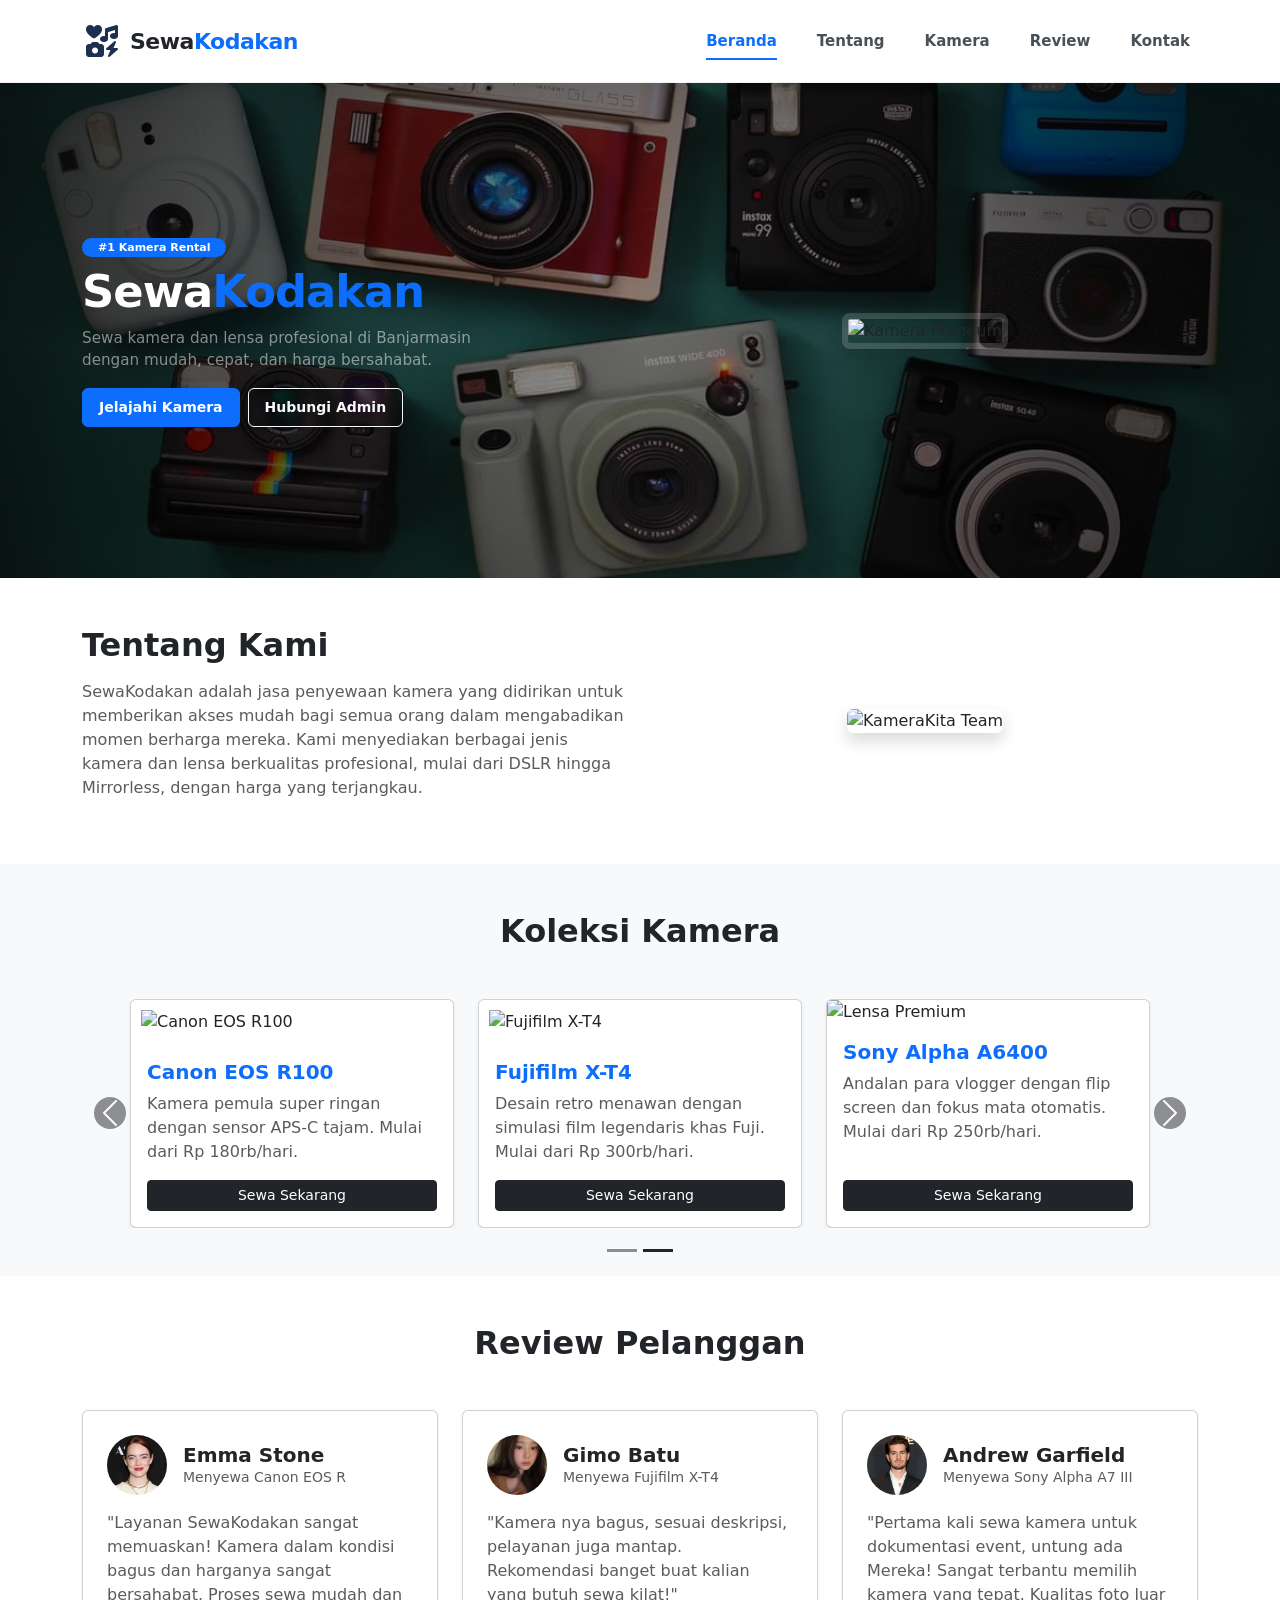
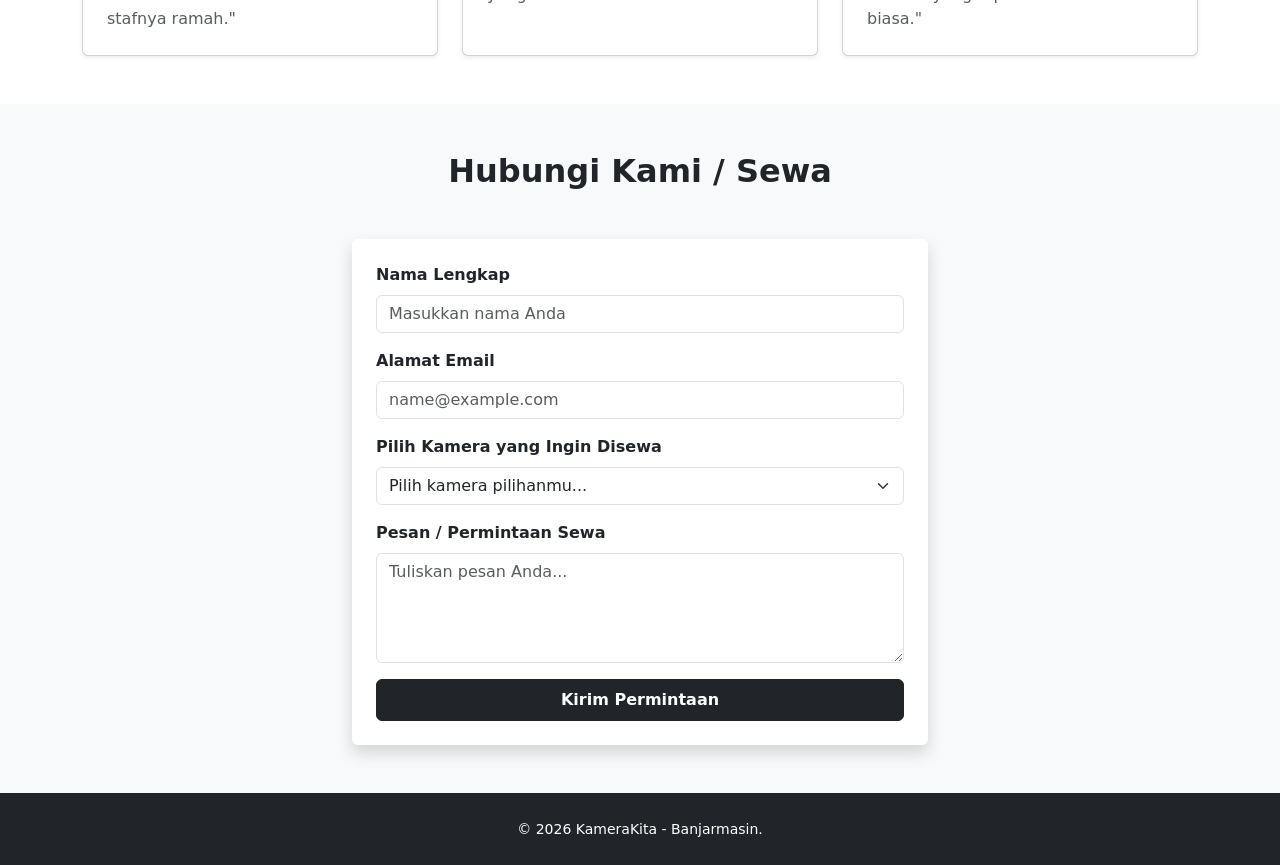
==== commit 690380b7: "update" ====
--- a/Tugas A/index.html
+++ b/Tugas A/index.html
@@ -343,12 +343,15 @@
                         <input type="email" class="form-control" id="email" required placeholder="name@example.com">
                     </div>
                     <div class="mb-3">
-                        <label for="kategori" class="form-label fw-bold">Kategori Kamera (Opsional)</label>
-                        <select class="form-select" id="kategori">
-                            <option value="Informasi Umum" selected>Pilih kebutuhan sewa...</option>
-                            <option value="Sewa Kamera Mirrorless">Sewa Kamera Mirrorless</option>
-                            <option value="Sewa Kamera DSLR">Sewa Kamera DSLR</option>
-                            <option value="Permintaan Informasi">Permintaan Informasi Kamera Yang Tersedia</option>
+                        <label for="kategori" class="form-label fw-bold">Pilih Kamera yang Ingin Disewa</label>
+                        <select class="form-select" id="kategori" required>
+                            <option value="" selected disabled>Pilih kamera pilihanmu...</option>
+                            <option value="Canon EOS R">Canon EOS R (Slide 1)</option>
+                            <option value="Sony Alpha A7 III">Sony Alpha A7 III (Slide 1)</option>
+                            <option value="GoPro Hero 10">GoPro Hero 10 (Slide 1)</option>
+                            <option value="Canon EOS R100">Canon EOS R100 (Slide 2)</option>
+                            <option value="Fujifilm X-T4">Fujifilm X-T4 (Slide 2)</option>
+                            <option value="Sony Alpha A6400">Sony Alpha A6400 (Slide 2)</option>
                         </select>
                     </div>
                     <div class="mb-3">
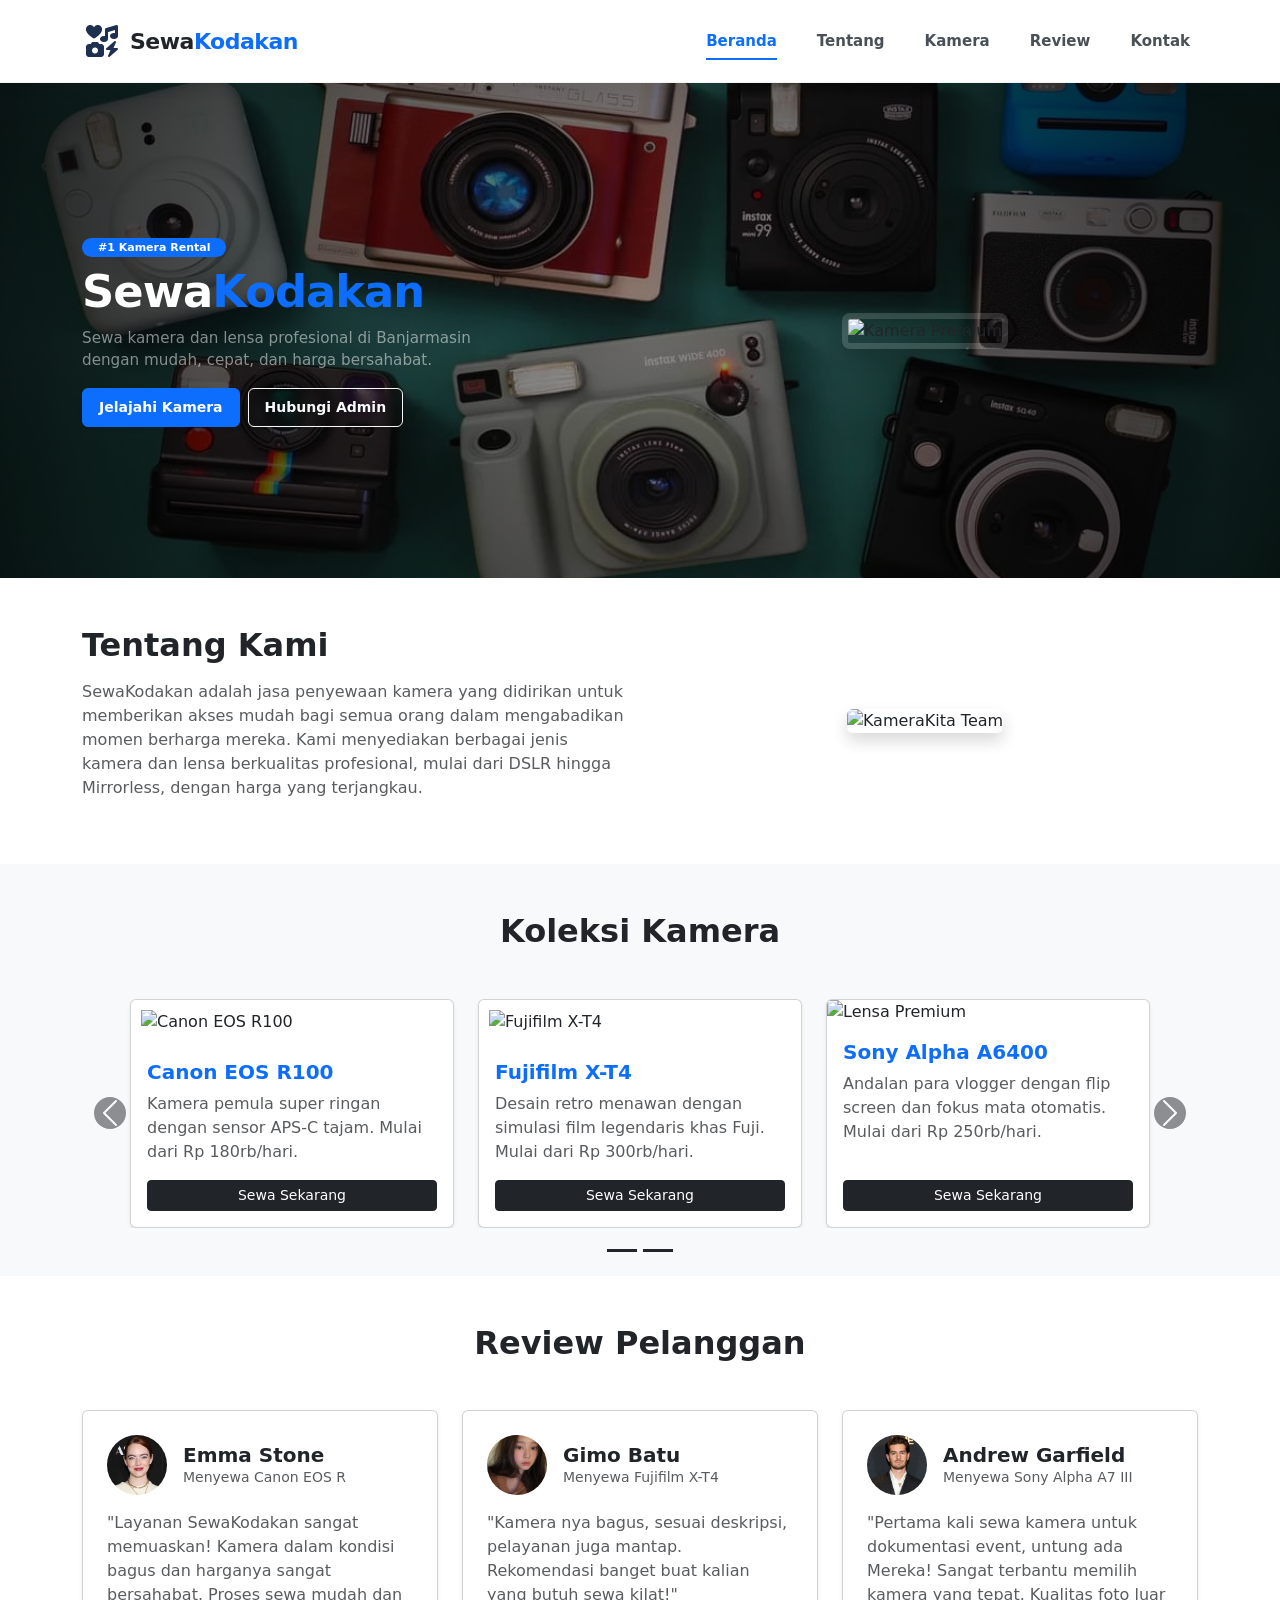
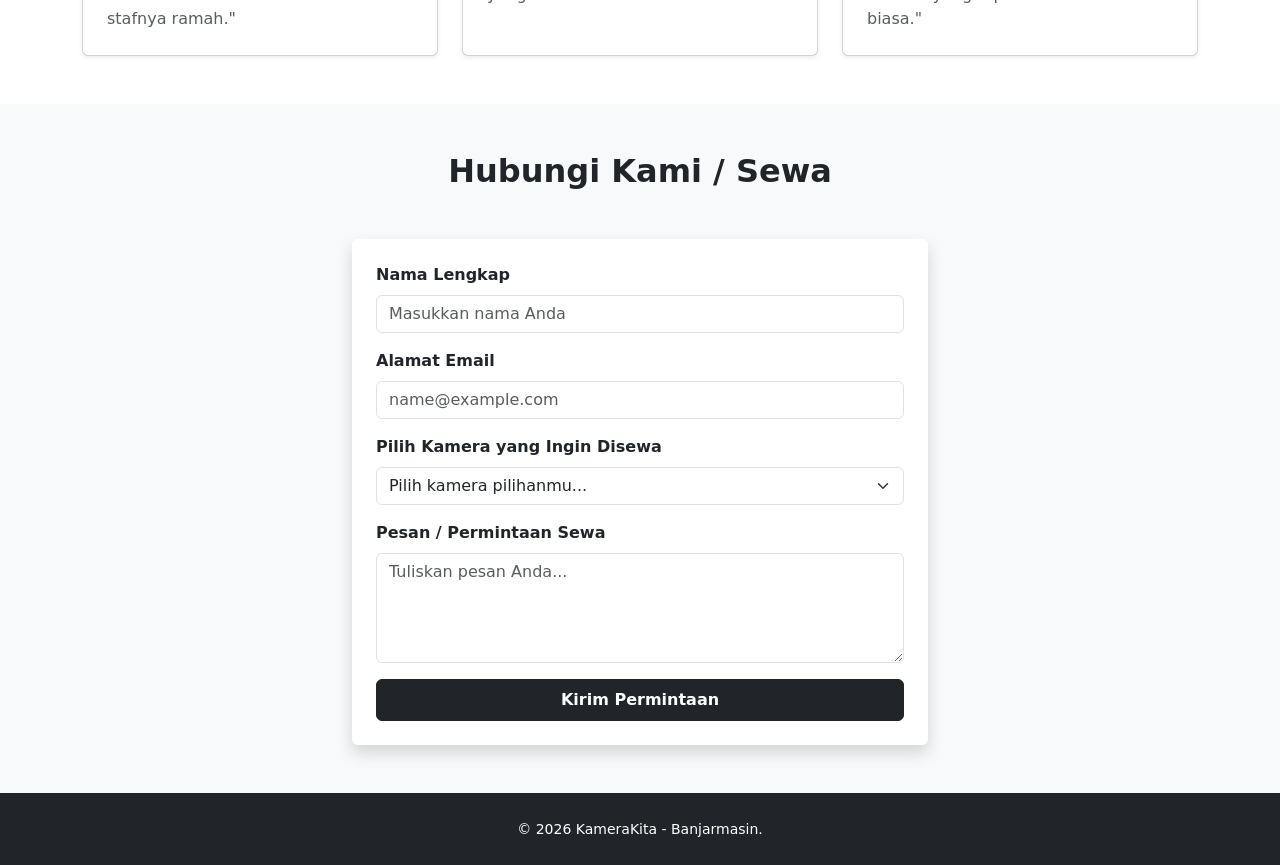
==== commit 6255bad1: "update pulang am" ====
--- a/Tugas A/index.html
+++ b/Tugas A/index.html
@@ -346,12 +346,12 @@
                         <label for="kategori" class="form-label fw-bold">Pilih Kamera yang Ingin Disewa</label>
                         <select class="form-select" id="kategori" required>
                             <option value="" selected disabled>Pilih kamera pilihanmu...</option>
-                            <option value="Canon EOS R">Canon EOS R (Slide 1)</option>
-                            <option value="Sony Alpha A7 III">Sony Alpha A7 III (Slide 1)</option>
-                            <option value="GoPro Hero 10">GoPro Hero 10 (Slide 1)</option>
-                            <option value="Canon EOS R100">Canon EOS R100 (Slide 2)</option>
-                            <option value="Fujifilm X-T4">Fujifilm X-T4 (Slide 2)</option>
-                            <option value="Sony Alpha A6400">Sony Alpha A6400 (Slide 2)</option>
+                            <option value="Canon EOS R">Canon EOS R</option>
+                            <option value="Sony Alpha A7 III">Sony Alpha A7 III</option>
+                            <option value="GoPro Hero 10">GoPro Hero 10</option>
+                            <option value="Canon EOS R100">Canon EOS R100</option>
+                            <option value="Fujifilm X-T4">Fujifilm X-T4</option>
+                            <option value="Sony Alpha A6400">Sony Alpha A6400</option>
                         </select>
                     </div>
                     <div class="mb-3">
